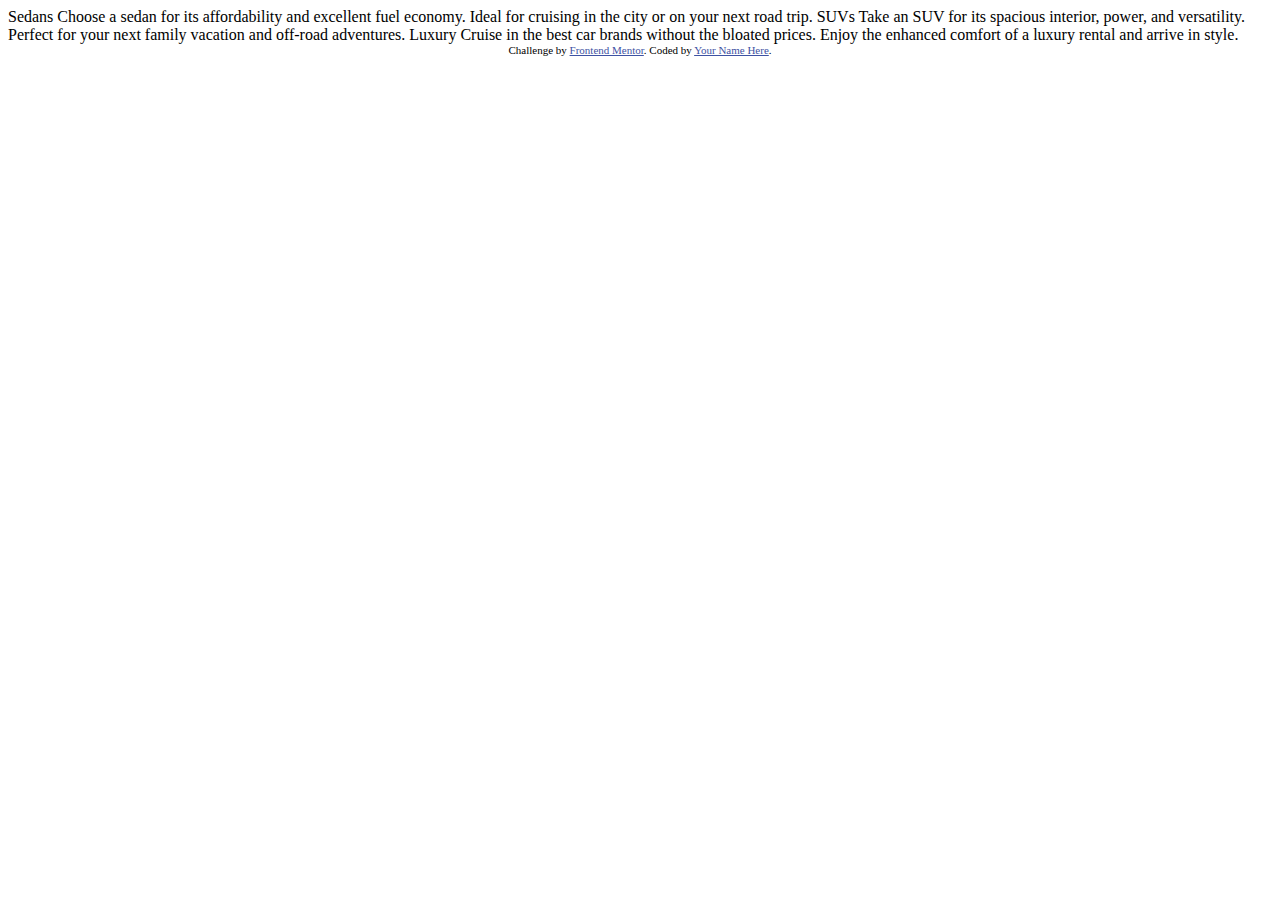
==== 3-column-preview-card-component-main/index.html @ 0d210772 "3 Column Preview Component Starter Files" ====
<!DOCTYPE html>
<html lang="en">
<head>
  <meta charset="UTF-8">
  <meta name="viewport" content="width=device-width, initial-scale=1.0"> <!-- displays site properly based on user's device -->

  <link rel="icon" type="image/png" sizes="32x32" href="./images/favicon-32x32.png">
  
  <title>Frontend Mentor | 3-column preview card component</title>

  <!-- Feel free to remove these styles or customise in your own stylesheet 👍 -->
  <style>
    .attribution { font-size: 11px; text-align: center; }
    .attribution a { color: hsl(228, 45%, 44%); }
  </style>
</head>
<body>
  
  Sedans
  Choose a sedan for its affordability and excellent fuel economy. Ideal for cruising in the city 
  or on your next road trip.

  SUVs
  Take an SUV for its spacious interior, power, and versatility. Perfect for your next family vacation 
  and off-road adventures.

  Luxury
  Cruise in the best car brands without the bloated prices. Enjoy the enhanced comfort of a luxury 
  rental and arrive in style.
  
  <div class="attribution">
    Challenge by <a href="https://www.frontendmentor.io?ref=challenge" target="_blank">Frontend Mentor</a>. 
    Coded by <a href="#">Your Name Here</a>.
  </div>
</body>
</html>
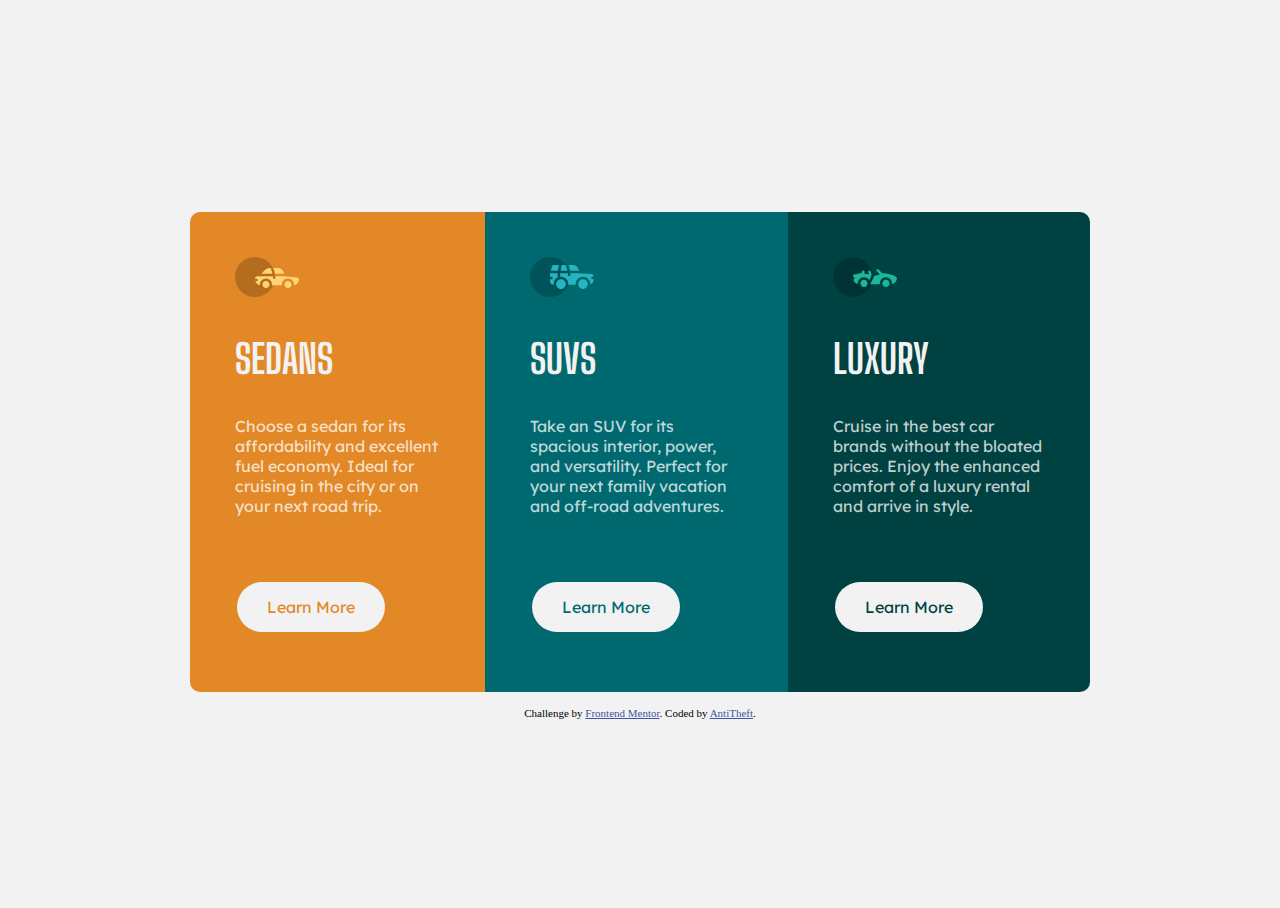
==== commit 7e6a8ad3: "Update HTML" ====
--- a/3-column-preview-card-component-main/index.html
+++ b/3-column-preview-card-component-main/index.html
@@ -1,36 +1,52 @@
 <!DOCTYPE html>
 <html lang="en">
+
 <head>
   <meta charset="UTF-8">
-  <meta name="viewport" content="width=device-width, initial-scale=1.0"> <!-- displays site properly based on user's device -->
+  <meta name="viewport" content="width=device-width, initial-scale=1.0">
+  <!-- displays site properly based on user's device -->
 
   <link rel="icon" type="image/png" sizes="32x32" href="./images/favicon-32x32.png">
-  
+
   <title>Frontend Mentor | 3-column preview card component</title>
+  <link rel="preconnect" href="https://fonts.googleapis.com">
+  <link rel="preconnect" href="https://fonts.gstatic.com" crossorigin>
+  <link href="https://fonts.googleapis.com/css2?family=Lexend+Deca&display=swap" rel="stylesheet">
+  <link rel="preconnect" href="https://fonts.googleapis.com">
+  <link rel="preconnect" href="https://fonts.gstatic.com" crossorigin>
+  <link href="https://fonts.googleapis.com/css2?family=Big+Shoulders+Display:wght@700&display=swap" rel="stylesheet">
+  <link rel="stylesheet" href="style.css">
+</head>
 
-  <!-- Feel free to remove these styles or customise in your own stylesheet 👍 -->
-  <style>
-    .attribution { font-size: 11px; text-align: center; }
-    .attribution a { color: hsl(228, 45%, 44%); }
-  </style>
-</head>
 <body>
-  
-  Sedans
-  Choose a sedan for its affordability and excellent fuel economy. Ideal for cruising in the city 
-  or on your next road trip.
+  <main>
+    <div class="card">
+      <img src="./images/icon-sedans.svg" alt="Sedan icon">
+      <h2>Sedans</h2>
+      <p>Choose a sedan for its affordability and excellent fuel economy. Ideal for cruising in the city
+        or on your next road trip.</p>
+      <button class="button">Learn More</button>
+    </div>
+    <div class="card">
+      <img src="./images/icon-suvs.svg" alt="SUV icon">
+      <h2>SUVs</h2>
+      <p>Take an SUV for its spacious interior, power, and versatility. Perfect for your next family vacation
+        and off-road adventures.</p>
+      <button class="button" id="suv">Learn More</button>
+    </div>
+    <div class="card">
+      <img src="./images/icon-luxury.svg" alt="Luxury icon">
+      <h2>Luxury</h2>
+      <p>Cruise in the best car brands without the bloated prices. Enjoy the enhanced comfort of a luxury
+        rental and arrive in style.</p>
+      <button class="button" id="lux">Learn More</button>
+    </div>
+  </main>
 
-  SUVs
-  Take an SUV for its spacious interior, power, and versatility. Perfect for your next family vacation 
-  and off-road adventures.
-
-  Luxury
-  Cruise in the best car brands without the bloated prices. Enjoy the enhanced comfort of a luxury 
-  rental and arrive in style.
-  
   <div class="attribution">
-    Challenge by <a href="https://www.frontendmentor.io?ref=challenge" target="_blank">Frontend Mentor</a>. 
-    Coded by <a href="#">Your Name Here</a>.
+    Challenge by <a href="https://www.frontendmentor.io?ref=challenge" target="_blank">Frontend Mentor</a>.
+    Coded by <a href="https://github.com/Antitheft">AntiTheft</a>.
   </div>
 </body>
+
 </html>--- a/3-column-preview-card-component-main/style.css
+++ b/3-column-preview-card-component-main/style.css
@@ -0,0 +1,128 @@
+:root {
+	--ff-lexend-deca: "Lexend Deca", sans-serif;
+	--ff-big-shoulders: "Big Shoulders Display", cursive;
+	--bright-orange: hsl(31, 77%, 52%);
+	--dark-cyan: hsl(184, 100%, 22%);
+	--very-dark-cyan: hsl(179, 100%, 13%);
+	--transparent-white: hsla(0, 0%, 100%, 0.75);
+	--very-light-gray: hsl(0, 0%, 95%);
+}
+
+/* base styles */
+html,
+body {
+	height: 100%;
+}
+
+body {
+	font-size: 15px;
+	background-color: var(--very-light-gray);
+}
+
+main {
+	padding: 1em;
+}
+
+.card {
+	background-color: var(--bright-orange);
+	padding: 3em;
+}
+
+.card:nth-child(1) {
+	border-top-left-radius: 10px;
+	border-top-right-radius: 10px;
+}
+
+.card:nth-child(2) {
+	background-color: var(--dark-cyan);
+}
+
+.card:nth-child(3) {
+	background-color: var(--very-dark-cyan);
+	border-bottom-left-radius: 10px;
+	border-bottom-right-radius: 10px;
+}
+
+h2 {
+	color: var(--very-light-gray);
+	font-size: 2.5rem;
+	font-family: var(--ff-big-shoulders);
+	text-transform: uppercase;
+	font-weight: 700;
+}
+
+p {
+	color: var(--transparent-white);
+	font-family: var(--ff-lexend-deca);
+	font-size: 1rem;
+	font-weight: 400;
+}
+
+.button {
+	background-color: var(--very-light-gray);
+	font-size: 1rem;
+	font-family: var(--ff-lexend-deca);
+	border: none;
+	color: var(--bright-orange);
+	padding: 15px 30px;
+	text-align: center;
+	text-decoration: none;
+	margin: 15px 2px;
+	cursor: pointer;
+	border-radius: 25px;
+}
+
+#suv {
+	color: var(--dark-cyan);
+}
+
+#lux {
+	color: var(--very-dark-cyan);
+}
+
+.button:hover {
+	background-color: transparent;
+	border: 2px solid white;
+	color: white !important;
+}
+
+.attribution {
+	font-size: 11px;
+	text-align: center;
+}
+
+.attribution a {
+	color: hsl(228, 45%, 44%);
+}
+
+/* desktop styles */
+@media screen and (min-width: 720px) {
+	body {
+		display: flex;
+		flex-direction: column;
+		justify-content: center;
+		align-items: center;
+	}
+
+	main {
+		display: flex;
+		max-width: 900px;
+	}
+
+	.button {
+		margin-top: 50px;
+	}
+
+	.card:nth-child(1) {
+		border-top-left-radius: 10px;
+		border-top-right-radius: 0px;
+		border-bottom-left-radius: 10px;
+	}
+
+	.card:nth-child(3) {
+		background-color: var(--very-dark-cyan);
+		border-top-right-radius: 10px;
+		border-bottom-left-radius: 0px;
+		border-bottom-right-radius: 10px;
+	}
+}
